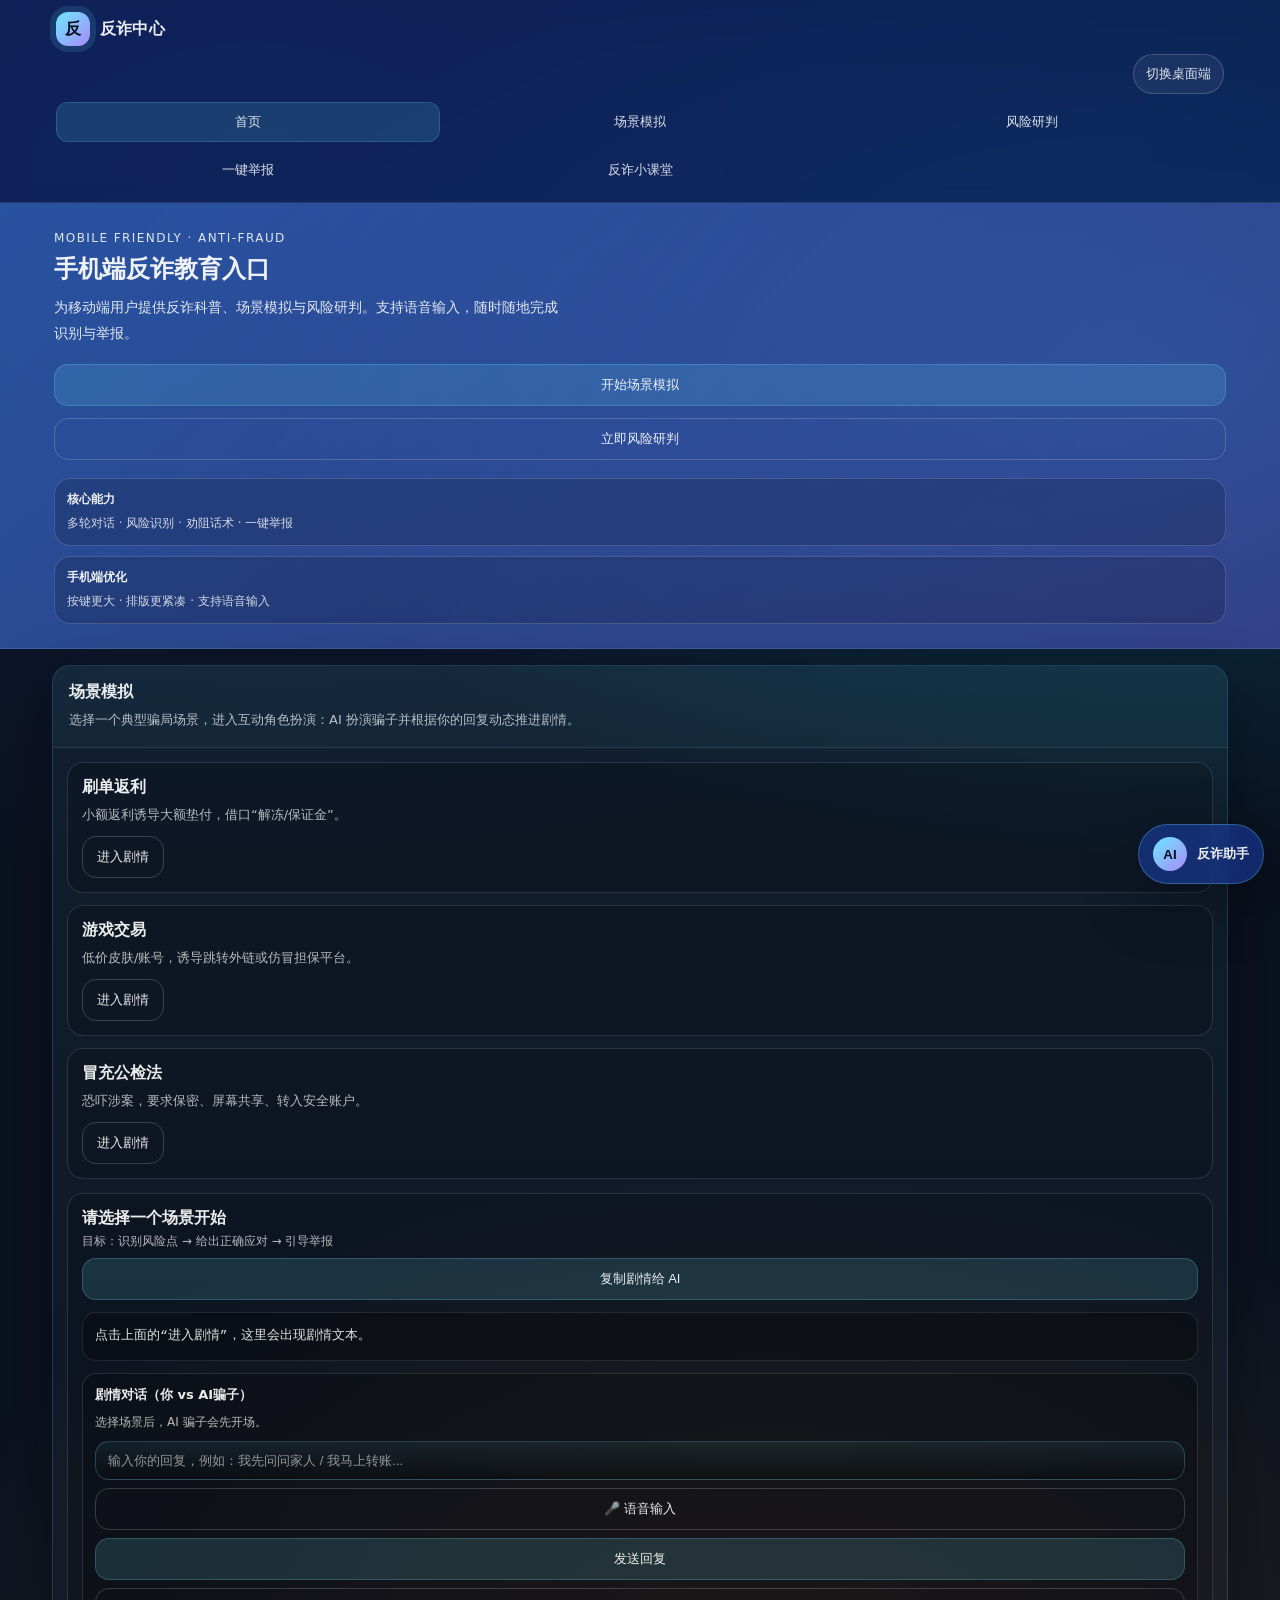
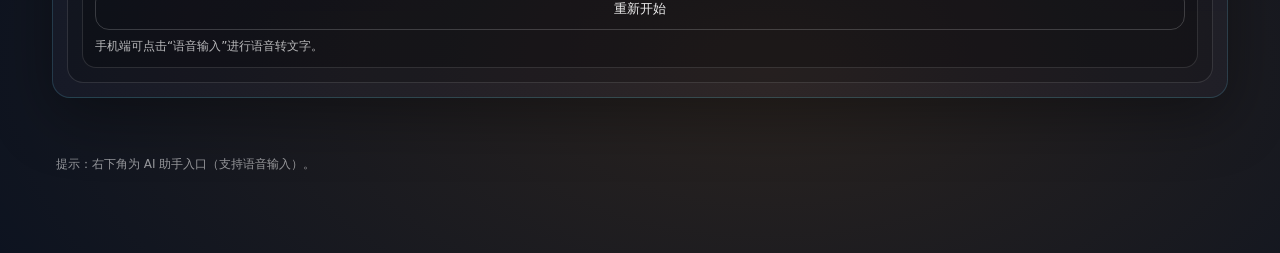
==== mobile.html @ 6c220d2d "Add mobile page with voice input" ====
<!doctype html>
<html lang="zh-CN">
  <head>
    <meta charset="UTF-8" />
    <meta name="viewport" content="width=device-width, initial-scale=1" />
    <title>反诈中心 - 移动端</title>
    <link rel="stylesheet" href="./styles.css" />
    <link rel="stylesheet" href="./mobile.css" />
  </head>

  <body class="is-mobile">
    <!-- 顶部导航 -->
    <header class="topnav">
      <div class="topnav__inner">
        <div class="brand">
          <div class="brand__logo">反</div>
          <div class="brand__name">反诈中心</div>
        </div>

        <div class="topnav__right">
          <a class="linkbtn" href="./index.html">切换桌面端</a>
        </div>

        <nav class="menu" aria-label="主导航">
          <button class="menu__item is-active" data-tab="home" type="button">首页</button>
          <button class="menu__item" data-tab="scene" type="button">场景模拟</button>
          <button class="menu__item" data-tab="judge" type="button">风险研判</button>
          <button class="menu__item" data-tab="report" type="button">一键举报</button>
          <button class="menu__item" data-tab="kb" type="button">反诈小课堂</button>
        </nav>
      </div>
    </header>

    <!-- 首页 Banner -->
    <section class="hero" id="tab-home">
      <div class="hero__inner">
        <div class="hero__left">
          <div class="hero__kicker">Mobile Friendly · Anti-fraud</div>
          <h1 class="hero__title">手机端反诈教育入口</h1>
          <p class="hero__desc">
            为移动端用户提供反诈科普、场景模拟与风险研判。支持语音输入，随时随地完成识别与举报。
          </p>

          <div class="hero__actions">
            <button class="btn btn--primary" data-tab="scene" type="button">开始场景模拟</button>
            <button class="btn btn--ghost" data-tab="judge" type="button">立即风险研判</button>
          </div>

          <div class="hero__tips">
            <div class="tipcard">
              <div class="tipcard__t">核心能力</div>
              <div class="tipcard__p">多轮对话 · 风险识别 · 劝阻话术 · 一键举报</div>
            </div>
            <div class="tipcard">
              <div class="tipcard__t">手机端优化</div>
              <div class="tipcard__p">按键更大 · 排版更紧凑 · 支持语音输入</div>
            </div>
          </div>
        </div>

        <div class="hero__right" aria-hidden="true">
          <div class="illus">
            <div class="illus__ring"></div>
            <div class="illus__panel illus__panel--a"></div>
            <div class="illus__panel illus__panel--b"></div>
            <div class="illus__panel illus__panel--c"></div>
            <div class="illus__dot illus__dot--1"></div>
            <div class="illus__dot illus__dot--2"></div>
            <div class="illus__dot illus__dot--3"></div>
          </div>
        </div>
      </div>
    </section>

    <!-- 业务功能区（tab内容） -->
    <section class="workbench">
      <div class="workbench__inner">
        <!-- 场景模拟 -->
        <section class="panel is-show" id="tab-scene">
          <div class="panel__head">
            <h2>场景模拟</h2>
            <p>选择一个典型骗局场景，进入互动角色扮演：AI 扮演骗子并根据你的回复动态推进剧情。</p>
          </div>

          <div class="cards">
            <article class="card scenario" data-scenario="刷单返利">
              <div class="card__title">刷单返利</div>
              <div class="card__desc">小额返利诱导大额垫付，借口“解冻/保证金”。</div>
              <button class="btn btn--ghost" type="button">进入剧情</button>
            </article>
            <article class="card scenario" data-scenario="游戏交易">
              <div class="card__title">游戏交易</div>
              <div class="card__desc">低价皮肤/账号，诱导跳转外链或仿冒担保平台。</div>
              <button class="btn btn--ghost" type="button">进入剧情</button>
            </article>
            <article class="card scenario" data-scenario="冒充公检法">
              <div class="card__title">冒充公检法</div>
              <div class="card__desc">恐吓涉案，要求保密、屏幕共享、转入安全账户。</div>
              <button class="btn btn--ghost" type="button">进入剧情</button>
            </article>
          </div>

          <div class="card story">
            <div class="story__head">
              <div>
                <div class="story__title" id="storyTitle">请选择一个场景开始</div>
                <div class="story__meta">目标：识别风险点 → 给出正确应对 → 引导举报</div>
              </div>
              <button class="btn btn--primary" id="copyStoryBtn" type="button">复制剧情给 AI</button>
            </div>
            <pre class="story__body" id="storyBody">点击上面的“进入剧情”，这里会出现剧情文本。</pre>
            <div class="roleplay" id="roleplayPanel">
              <div class="roleplay__title">剧情对话（你 vs AI骗子）</div>
              <div class="roleplay__messages" id="roleplayMessages">
                <div class="roleplay__placeholder">选择场景后，AI 骗子会先开场。</div>
              </div>
              <div class="roleplay__input">
                <input id="roleplayInput" class="input" placeholder="输入你的回复，例如：我先问问家人 / 我马上转账..." />
                <button class="btn btn--ghost roleplay__voice-btn" id="roleplayVoiceBtn" type="button">🎤 语音输入</button>
                <button class="btn btn--primary" id="roleplaySendBtn" type="button">发送回复</button>
                <button class="btn btn--ghost" id="roleplayRestartBtn" type="button">重新开始</button>
              </div>
              <div class="roleplay__voice-tip" id="roleplayVoiceTip">手机端可点击“语音输入”进行语音转文字。</div>
            </div>
          </div>
        </section>

        <!-- 风险研判 -->
        <section class="panel" id="tab-judge">
          <div class="panel__head">
            <h2>风险研判</h2>
            <p>粘贴可疑链接/文本进行快速检测（规则引擎 Demo）。</p>
          </div>

          <div class="grid">
            <div class="card">
              <div class="form">
                <label class="label" for="urlInput">可疑链接（URL）</label>
                <input id="urlInput" class="input" placeholder="例如：http://xxbank-verify.com 或短链 https://t.cn/xxxx" />

                <label class="label" for="textInput">可疑内容（文本）</label>
                <textarea id="textInput" class="textarea" placeholder="例如：'10分钟内核验否则影响征信'、'转到安全账户'..."></textarea>

                <div class="row">
                  <button class="btn btn--primary" id="runJudgeBtn" type="button">开始研判</button>
                  <button class="btn btn--ghost" id="fillDemoBtn" type="button">填充示例</button>
                </div>
              </div>
            </div>

            <div class="card">
              <div class="card__title">研判结果</div>
              <div id="riskBadge" class="risk risk--low">LOW</div>
              <ul id="signals" class="list"></ul>

              <div class="card__title" style="margin-top: 12px">劝阻建议</div>
              <div id="advice" class="advice"></div>
              <div class="row">
                <button class="btn btn--ghost" id="copyAdviceBtn" type="button">复制话术</button>
                <button class="btn btn--ghost" id="openAiBtnFromJudge" type="button">打开 AI 助手</button>
              </div>
            </div>
          </div>
        </section>

        <!-- 一键举报 -->
        <section class="panel" id="tab-report">
          <div class="panel__head">
            <h2>一键举报</h2>
            <p>提交可疑链接/内容（Demo：本地保存，后续对接你们后端）。</p>
          </div>

          <div class="card">
            <div class="form">
              <label class="label" for="reportType">举报类型</label>
              <select id="reportType" class="input">
                <option value="phishing">钓鱼链接</option>
                <option value="impersonation">冒充机构</option>
                <option value="investment">虚假投资</option>
                <option value="task">刷单返利</option>
                <option value="loan">校园贷/网贷</option>
              </select>

              <label class="label" for="reportEvidence">证据（链接/账号/群号/内容）</label>
              <textarea id="reportEvidence" class="textarea" placeholder="尽量填写完整信息"></textarea>

              <div class="row">
                <button class="btn btn--primary" id="submitReportBtn" type="button">提交举报</button>
                <button class="btn btn--ghost" id="viewReportsBtn" type="button">查看本地记录</button>
              </div>

              <div id="reportLog" class="log is-hidden"></div>
            </div>
          </div>
        </section>

        <!-- 反诈小课堂 -->
        <section class="panel" id="tab-kb">
          <div class="panel__head">
            <h2>反诈小课堂</h2>
            <p>关键词检索（Demo：静态知识条目）。</p>
          </div>

          <div class="card">
            <input id="kbSearch" class="input" placeholder="搜索：刷单 / 公检法 / 安全账户 / 验证码..." />
            <div id="kbList" class="kb"></div>
          </div>
        </section>
      </div>
    </section>

    <footer class="footer">
      <span>提示：右下角为 AI 助手入口（支持语音输入）。</span>
    </footer>

    <!-- 右下角 AI 入口（浮动按钮） -->
    <button class="ai-fab" id="aiFab" type="button" aria-label="打开 AI 助手">
      <span class="ai-fab__icon">AI</span>
      <span class="ai-fab__text">反诈助手</span>
    </button>

    <!-- AI 侧边面板（点右下角打开） -->
    <aside
      class="ai-drawer"
      id="aiDrawer"
      aria-hidden="true"
      data-bot-placeholder="请输入您要判别的内容(支持文本、图片、视频)"
    >
      <div class="ai-drawer__head">
        <div>
          <div class="ai-drawer__title">AI 反诈助手</div>
          <div class="ai-drawer__sub">把场景、链接、文本或图片传进来，让 AI 判断风险并生成劝阻话术</div>
        </div>
        <div class="ai-drawer__actions">
          <button class="btn btn--ghost" id="copyContextBtn" type="button">复制当前内容</button>
          <button class="btn btn--ghost" id="loadWorkflowBtn" type="button">加载工作流(YML)</button>
          <div id="workflowName" class="workflow-name" style="margin-left:8px;font-size:12px;color:#666;"></div>
          <button class="btn btn--ghost" id="openConfigBtn" type="button">配置 Key</button>
          <button class="btn btn--ghost" id="closeAiBtn" type="button">关闭</button>
        </div>
      </div>

      <!-- Chat messages area -->
      <div class="chat-messages" id="chatMessages"></div>

      <!-- Dify 配置面板（隐藏，点击配置 Key 显示） -->
      <div id="difyConfigPanel" style="display:none;padding:12px;border-top:1px solid rgba(255,255,255,.06);">
        <div style="display:flex;flex-direction:column;gap:8px;">
          <label class="label">Dify Base URL</label>
          <input id="cfgBaseUrl" class="input" placeholder="https://api.dify.ai" />
          <label class="label">Dify Pro API Key (优先)</label>
          <input id="cfgProKey" class="input" placeholder="DIFY_PRO_API_KEY" />
          <div style="display:flex;gap:8px;margin-top:6px;">
            <button class="btn btn--primary" id="saveDifyConfigBtn" type="button">保存</button>
            <button class="btn btn--ghost" id="cancelDifyConfigBtn" type="button">取消</button>
          </div>
        </div>
      </div>

      <!-- Pending attachment previews (shown above input bar) -->
      <div class="chat-attachments-preview is-hidden" id="chatAttachmentsPreview"></div>

      <!-- Chat input bar -->
      <div class="chat-input-bar">
        <input
          type="file"
          id="mediaFileInput"
          class="media-upload__input"
          accept="image/jpeg,image/png,image/gif,image/webp,image/svg+xml,video/mp4,video/webm,video/ogg,video/quicktime"
          multiple
        />
        <button class="chat-attach-btn" id="chatAttachBtn" type="button" title="上传图片/视频附件" aria-label="上传图片/视频附件">📎</button>
        <button class="chat-voice-btn" id="chatVoiceBtn" type="button" title="语音输入" aria-label="语音输入">🎤</button>
        <textarea class="chat-textarea" id="chatInput" placeholder="请输入您要判别的内容…" rows="1"></textarea>
        <button class="chat-send-btn" id="chatSendBtn" type="button" aria-label="发送消息">↑</button>
      </div>
      <div class="chat-voice-tip" id="chatVoiceTip">手机端可用语音输入，将语音转成文本。</div>
    </aside>

    <div class="backdrop" id="backdrop" aria-hidden="true"></div>

    <!-- Dify API 配置：不要把真实 Key 提交到仓库（前端可见） -->
    <script>
      window.DIFY_CONFIG = {
        // baseUrl 只填域名/协议（不要带 /v1），代码里会拼接具体 API 路径
        baseUrl: localStorage.getItem("DIFY_BASE_URL") || "https://api.dify.ai",
        apiKey: localStorage.getItem("DIFY_PRO_API_KEY") || localStorage.getItem("DIFY_API_KEY") || "",
        workflow_yaml: "./反诈劝阻助手(pro版) (1).yml",
      };
    </script>

    <!-- 隐藏的工作流 YML 上传输入（通过右下 AI 抽屉的“加载工作流”按钮触发） -->
    <input id="workflowFileInput" type="file" accept=".yml,.yaml,text/yaml" style="display:none" />

    <!-- 你的项目里 JS 文件名是 ap.js（注意别写成 app.js） -->
    <script src="./ap.js"></script>
  </body>
</html>
---- styles.css ----
:root{
  --bg:#0b1220;
  --text: rgba(255,255,255,.92);
  --muted: rgba(255,255,255,.70);
  --line: rgba(255,255,255,.12);
  --panel: rgba(255,255,255,.06);
  --shadow: 0 18px 60px rgba(0,0,0,.35);
  --primary: #6ee7ff;
  --primary2:#a78bfa;
  --ok:#7cf29a;
  --warn:#ffd166;
  --danger:#ff6b6b;
}

*{ box-sizing:border-box; }
body{
  margin:0;
  color:var(--text);
  font-family: ui-sans-serif, system-ui, -apple-system, "Segoe UI", Roboto, "PingFang SC",
    "Hiragino Sans GB", "Microsoft YaHei", Arial, sans-serif;
  background:
    radial-gradient(1200px 700px at 20% 10%, #1a2a6c55, transparent),
    radial-gradient(900px 500px at 90% 20%, #00c6ff33, transparent),
    radial-gradient(900px 500px at 60% 90%, #f7971e22, transparent),
    var(--bg);
  min-height:100vh;
}

/* 顶部导航（类似你图的布局） */
.topnav{
  position: sticky;
  top: 0;
  z-index: 20;
  border-bottom: 1px solid rgba(255,255,255,.10);
  background: rgba(15, 45, 120, 0.55);
  backdrop-filter: blur(10px);
}
.topnav__inner{
  max-width: 1200px;
  margin: 0 auto;
  padding: 12px 16px;
  display:flex;
  align-items:center;
  justify-content:space-between;
  gap: 16px;
}
.brand{ display:flex; align-items:center; gap:10px; }
.brand__logo{
  width: 34px; height: 34px; border-radius: 12px;
  background: linear-gradient(135deg, var(--primary), var(--primary2));
  color:#07101c;
  display:flex; align-items:center; justify-content:center;
  font-weight:900;
  box-shadow: 0 0 0 6px rgba(110,231,255,.12);
}
.brand__name{ font-weight: 900; letter-spacing:.2px; }

.menu{
  display:flex;
  gap: 10px;
  align-items:center;
  flex-wrap:wrap;
}
.menu__item{
  border: 1px solid transparent;
  background: transparent;
  color: rgba(255,255,255,.86);
  padding: 10px 12px;
  border-radius: 12px;
  cursor:pointer;
  font-size: 13px;
}
.menu__item:hover{ background: rgba(255,255,255,.08); }
.menu__item.is-active{
  background: rgba(110,231,255,.14);
  border-color: rgba(110,231,255,.18);
}

.linkbtn{
  border: 1px solid rgba(255,255,255,.18);
  background: rgba(255,255,255,.06);
  color: rgba(255,255,255,.88);
  padding: 10px 12px;
  border-radius: 999px;
  cursor:pointer;
  font-size: 13px;
  text-decoration: none;
  display: inline-flex;
  align-items: center;
  justify-content: center;
}
.linkbtn:hover{ background: rgba(255,255,255,.10); }

/* Hero */
.hero{
  background: linear-gradient(135deg, rgba(59,130,246,.55), rgba(99,102,241,.45));
  border-bottom: 1px solid rgba(255,255,255,.10);
}
.hero__inner{
  max-width: 1200px;
  margin: 0 auto;
  padding: 56px 16px 42px 16px;
  display:grid;
  grid-template-columns: 1.1fr .9fr;
  gap: 26px;
  align-items:center;
}
@media (max-width: 980px){
  .hero__inner{ grid-template-columns: 1fr; }
}
.hero__kicker{
  letter-spacing: .12em;
  text-transform: uppercase;
  font-size: 12px;
  color: rgba(255,255,255,.85);
}
.hero__title{
  margin: 10px 0 0 0;
  font-size: 34px;
  line-height: 1.18;
  font-weight: 900;
}
.hero__desc{
  margin: 12px 0 0 0;
  max-width: 58ch;
  color: rgba(255,255,255,.88);
  line-height: 1.8;
  font-size: 14px;
}
.hero__actions{ margin-top: 18px; display:flex; gap:12px; flex-wrap:wrap; }
.hero__tips{ margin-top: 18px; display:grid; grid-template-columns: 1fr 1fr; gap: 10px; }
@media (max-width: 520px){ .hero__tips{ grid-template-columns: 1fr; } }

.tipcard{
  border: 1px solid rgba(255,255,255,.16);
  background: rgba(0,0,0,.16);
  border-radius: 16px;
  padding: 12px;
}
.tipcard__t{ font-weight: 900; font-size: 12px; }
.tipcard__p{ margin-top: 6px; color: rgba(255,255,255,.80); font-size: 12px; line-height: 1.6; }

/* 右侧插画（纯 CSS 装饰） */
.illus{
  position: relative;
  height: 320px;
  border-radius: 26px;
  border: 1px solid rgba(255,255,255,.16);
  background: rgba(0,0,0,.16);
  overflow:hidden;
}
.illus__ring{
  position:absolute;
  width: 220px; height: 220px;
  border-radius: 999px;
  left: 50%; top: 50%;
  transform: translate(-40%, -52%);
  background: radial-gradient(circle at 30% 30%, rgba(110,231,255,.9), rgba(167,139,250,.2) 55%, transparent 70%);
  filter: blur(.2px);
}
.illus__panel{
  position:absolute;
  border-radius: 18px;
  border: 1px solid rgba(255,255,255,.14);
  background: rgba(255,255,255,.06);
  backdrop-filter: blur(6px);
}
.illus__panel--a{ width: 160px; height: 80px; left: 22px; top: 46px; }
.illus__panel--b{ width: 190px; height: 96px; left: 56px; bottom: 38px; }
.illus__panel--c{ width: 120px; height: 64px; right: 22px; top: 140px; }
.illus__dot{
  position:absolute; width:10px; height:10px; border-radius:999px;
  background: rgba(255,255,255,.85);
  box-shadow: 0 0 0 6px rgba(255,255,255,.12);
}
.illus__dot--1{ left: 28px; top: 20px; }
.illus__dot--2{ right: 30px; top: 34px; }
.illus__dot--3{ right: 80px; bottom: 26px; }

.btn{
  border: 1px solid rgba(255,255,255,.18);
  background: rgba(255,255,255,.08);
  color: rgba(255,255,255,.92);
  padding: 11px 14px;
  border-radius: 14px;
  cursor:pointer;
  font-size: 13px;
}
.btn:hover{ background: rgba(255,255,255,.12); }
.btn--primary{
  border-color: rgba(110,231,255,.22);
  background: rgba(110,231,255,.14);
}
.btn--ghost{ background: transparent; }

/* Stats */
.stats{ background: rgba(255,255,255,.03); }
.stats__inner{ max-width: 1200px; margin: 0 auto; padding: 40px 16px 36px; }
.stats__head{ text-align:center; position:relative; }
.stats__watermark{
  position:absolute; left: 50%; top: -6px; transform: translateX(-50%);
  font-size: 60px; font-weight: 900; letter-spacing:.12em;
  color: rgba(255,255,255,.05);
  user-select:none;
  pointer-events:none;
}
.stats__title{ margin: 0; font-size: 20px; font-weight: 900; }
.stats__line{ width: 46px; height: 3px; border-radius: 999px; background: rgba(110,231,255,.9); margin: 14px auto 0; }

.statgrid{
  margin-top: 22px;
  display:grid;
  grid-template-columns: repeat(3, minmax(0, 1fr));
  gap: 12px;
}
@media (max-width: 980px){
  .statgrid{ grid-template-columns: 1fr; }
}
.statcard{
  border: 1px solid rgba(255,255,255,.12);
  background: rgba(0,0,0,.18);
  border-radius: 18px;
  padding: 16px;
  box-shadow: var(--shadow);
}
.statcard__k{ color: rgba(255,255,255,.78); font-size: 13px; }
.statcard__v{ margin-top: 10px; font-size: 40px; font-weight: 900; letter-spacing:.5px; }
.unit{ font-size: 14px; font-weight: 800; margin-left: 6px; color: rgba(255,255,255,.8); }
.statcard__s{ margin-top: 8px; color: rgba(255,255,255,.62); font-size: 12px; line-height: 1.6; }

/* Workbench panels */
.workbench__inner{ max-width: 1200px; margin: 0 auto; padding: 26px 16px 40px; }
.panel{
  display:none;
  border: 1px solid rgba(110,231,255,.16);
  background: linear-gradient(180deg, rgba(110,231,255,.06), rgba(167,139,250,.035));
  border-radius: 18px;
  box-shadow: var(--shadow);
  overflow:hidden;
}
.panel.is-show{ display:block; }
.panel__head{
  padding: 16px;
  border-bottom: 1px solid rgba(255,255,255,.10);
  background: rgba(110,231,255,.04);
}
.panel__head h2{ margin:0 0 6px 0; font-size: 16px; }
.panel__head p{ margin:0; color: var(--muted); font-size: 13px; line-height: 1.7; }


.cards{
  padding: 14px;
  display:grid;
  grid-template-columns: repeat(3, minmax(0, 1fr));
  gap: 12px;
}
@media (max-width: 980px){ .cards{ grid-template-columns: 1fr; } }

.card{
  border: 1px solid rgba(255,255,255,.12);
  background: rgba(0,0,0,.18);
  border-radius: 16px;
  padding: 14px;
}
.card__title{ font-weight: 900; margin-bottom: 6px; }
.card__desc{ color: var(--muted); font-size: 13px; line-height: 1.7; margin-bottom: 10px; }

.story{ margin: 0 14px 14px; }
.story__head{ display:flex; gap:10px; align-items:flex-start; justify-content:space-between; }
.story__title{ font-weight: 900; }
.story__meta{ margin-top: 4px; color: var(--muted); font-size: 12px; }
.story__body{
  margin: 12px 0 0 0;
  padding: 12px;
  background: rgba(0,0,0,.28);
  border: 1px solid rgba(255,255,255,.10);
  border-radius: 14px;
  white-space: pre-wrap;
  line-height: 1.7;
  font-size: 13px;
  color: rgba(255,255,255,.88);
}
.roleplay{
  margin-top: 12px;
  padding: 12px;
  border-radius: 14px;
  border: 1px solid rgba(255,255,255,.12);
  background: rgba(0,0,0,.22);
}
.roleplay__title{
  font-size: 13px;
  font-weight: 900;
  margin-bottom: 10px;
}
.roleplay__messages{
  max-height: 260px;
  overflow: auto;
  display: flex;
  flex-direction: column;
  gap: 8px;
  padding-right: 2px;
}
.roleplay__placeholder{
  color: var(--muted);
  font-size: 12px;
}
.roleplay__line{
  font-size: 13px;
  line-height: 1.7;
  padding: 8px 10px;
  border-radius: 10px;
  border: 1px solid rgba(255,255,255,.10);
}
.roleplay__line--ai{
  background: rgba(255,107,107,.10);
  border-color: rgba(255,107,107,.20);
}
.roleplay__line--user{
  background: rgba(110,231,255,.10);
  border-color: rgba(110,231,255,.20);
}
.roleplay__line--police{
  background: rgba(124,242,154,.10);
  border-color: rgba(124,242,154,.20);
}
.roleplay__input{
  margin-top: 10px;
  display: grid;
  grid-template-columns: minmax(0,1fr) auto auto auto;
  gap: 8px;
  align-items: center;
}
.roleplay__voice-btn{
  white-space: nowrap;
}
.roleplay__voice-btn.is-listening{
  border-color: rgba(255,107,107,.35);
  background: rgba(255,107,107,.16);
  color: rgba(255,255,255,.96);
}
.roleplay__voice-tip{
  margin-top: 8px;
  font-size: 12px;
  color: var(--muted);
}
@media (max-width: 980px){
  .roleplay__input{ grid-template-columns: 1fr; }
}

.grid{
  padding: 14px;
  display:grid;
  grid-template-columns: 1fr 1fr;
  gap: 12px;
}
@media (max-width: 980px){ .grid{ grid-template-columns: 1fr; } }

.form{ display:flex; flex-direction:column; gap: 10px; }
.label{ font-size: 12px; color: var(--muted); }
.input, .textarea, select{
  width:100%;
  padding: 11px 12px;
  border-radius: 14px;
  border: 1px solid rgba(110,231,255,.24);
  background: linear-gradient(180deg, rgba(110,231,255,.08), rgba(0,0,0,.22));
  color: rgba(255,255,255,.92);
  outline:none;
}
.input::placeholder, .textarea::placeholder{ color: rgba(255,255,255,.55); }
.textarea{ min-height: 120px; resize: vertical; }
.input:focus, .textarea:focus, select:focus{
  border-color: rgba(110,231,255,.78);
  box-shadow: 0 0 0 4px rgba(110,231,255,.18);
}
.row{ display:flex; gap:10px; flex-wrap:wrap; }

.risk{
  display:inline-flex;
  align-items:center;
  justify-content:center;
  width: 88px;
  padding: 8px 10px;
  border-radius: 999px;
  font-weight: 900;
  margin: 10px 0;
  border: 1px solid rgba(255,255,255,.14);
}
.risk--low{ background: rgba(124,242,154,.10); border-color: rgba(124,242,154,.18); color: var(--ok); }
.risk--mid{ background: rgba(255,209,102,.12); border-color: rgba(255,209,102,.22); color: var(--warn); }
.risk--high{ background: rgba(255,107,107,.12); border-color: rgba(255,107,107,.22); color: var(--danger); }

.list{ margin:0; padding-left: 18px; color: rgba(255,255,255,.86); line-height: 1.8; font-size: 13px; }
.advice{
  margin-top: 8px;
  padding: 12px;
  border-radius: 14px;
  border: 1px dashed rgba(255,255,255,.18);
  background: rgba(255,255,255,.03);
  color: rgba(255,255,255,.88);
  line-height: 1.8;
  font-size: 13px;
}

.log{
  margin-top: 10px;
  padding: 12px;
  border-radius: 14px;
  border: 1px solid rgba(255,255,255,.12);
  background: rgba(0,0,0,.25);
  font-size: 12px;
  color: rgba(255,255,255,.84);
  white-space: pre-wrap;
}
.is-hidden{ display:none; }

.kb{ margin-top: 12px; display:flex; flex-direction:column; gap: 10px; }
.kb__item{
  padding: 12px;
  border-radius: 14px;
  border: 1px solid rgba(255,255,255,.12);
  background: rgba(0,0,0,.20);
}
.kb__q{ font-weight: 900; margin-bottom: 6px; }
.kb__a{ color: rgba(255,255,255,.84); line-height: 1.8; font-size: 13px; }

.footer{
  max-width: 1200px;
  margin: 10px auto 80px;
  padding: 0 16px;
  color: rgba(255,255,255,.55);
  font-size: 12px;
}

/* 右下角 AI 浮动按钮 */
.ai-fab{
  position: fixed;
  right: 18px;
  bottom: 18px;
  z-index: 50;
  display:flex;
  align-items:center;
  gap: 10px;
  padding: 12px 14px;
  border-radius: 999px;
  border: 1px solid rgba(110,231,255,.28);
  background: rgba(35, 90, 255, 0.35);
  backdrop-filter: blur(10px);
  box-shadow: 0 18px 60px rgba(0,0,0,.35);
  color: rgba(255,255,255,.92);
  cursor:pointer;
}
.ai-fab:hover{ background: rgba(35, 90, 255, 0.48); }
.ai-fab__icon{
  width: 34px; height: 34px;
  border-radius: 999px;
  background: linear-gradient(135deg, var(--primary), var(--primary2));
  color:#07101c;
  display:flex; align-items:center; justify-content:center;
  font-weight: 900;
}
.ai-fab__text{ font-weight: 900; font-size: 13px; }

/* 右侧 AI 抽屉 */
.ai-drawer{
  position: fixed;
  top: 0;
  right: 0;
  height: 100vh;
  width: min(420px, 92vw);
  z-index: 60;
  transform: translateX(105%);
  transition: transform .22s ease;
  border-left: 1px solid rgba(255,255,255,.12);
  background: rgba(10, 16, 35, 0.88);
  backdrop-filter: blur(14px);
  display:flex;
  flex-direction:column;
}
.ai-drawer.is-open{ transform: translateX(0); }

.ai-drawer__head{
  padding: 14px;
  border-bottom: 1px solid rgba(255,255,255,.10);
  display:flex;
  gap: 10px;
  justify-content:space-between;
  align-items:flex-start;
}
.ai-drawer__title{ font-weight: 900; }
.ai-drawer__sub{ margin-top: 4px; color: var(--muted); font-size: 12px; line-height: 1.6; }
.ai-drawer__actions{ display:flex; gap: 8px; flex-wrap:wrap; justify-content:flex-end; }

.ai-drawer__body{
  padding: 14px;
  overflow:auto;
  flex: 1;
}
.ai-note{
  padding: 12px;
  border-radius: 14px;
  border: 1px solid rgba(110,231,255,.18);
  background: rgba(110,231,255,.06);
  color: rgba(255,255,255,.86);
  font-size: 12px;
  line-height: 1.7;
}
.mono{ font-family: ui-monospace, SFMono-Regular, Menlo, Monaco, Consolas, monospace; }

.ai-embed{ margin-top: 12px; }
.ai-embed__title{ font-weight: 900; font-size: 13px; margin-bottom: 8px; }
.ai-embed__placeholder{
  border: 1px dashed rgba(255,255,255,.18);
  background: rgba(255,255,255,.03);
  border-radius: 14px;
  padding: 12px;
  color: rgba(255,255,255,.78);
  font-size: 12px;
  line-height: 1.7;
}
.ai-iframe{
  width: 100%;
  height: calc(100vh - 220px);
  border: 1px solid rgba(255,255,255,.12);
  border-radius: 14px;
  background: rgba(255,255,255,.03);
}

/* 背景遮罩 */
.backdrop{
  position: fixed;
  inset: 0;
  z-index: 55;
  background: rgba(0,0,0,.45);
  opacity: 0;
  pointer-events: none;
  transition: opacity .22s ease;
}
.backdrop.is-show{
  opacity: 1;
  pointer-events: auto;
}
/* -------- Media Upload & Fraud Detection -------- */
.media-upload-section {
  margin-top: 12px;
  border: 1px solid rgba(110,231,255,.18);
  border-radius: 14px;
  padding: 12px;
  background: rgba(110,231,255,.04);
}

.media-upload__title {
  font-weight: 900;
  font-size: 13px;
  margin-bottom: 10px;
}

.media-upload__area {
  display: flex;
  flex-direction: column;
  align-items: center;
  gap: 6px;
  border: 2px dashed rgba(110,231,255,.30);
  border-radius: 12px;
  padding: 20px 12px;
  text-align: center;
  cursor: pointer;
  transition: border-color .2s, background .2s;
}

.media-upload__area:hover,
.media-upload__area.is-dragover {
  border-color: rgba(110,231,255,.70);
  background: rgba(110,231,255,.08);
}

.media-upload__icon {
  font-size: 26px;
}

.media-upload__text {
  font-size: 13px;
  color: rgba(255,255,255,.88);
}

.media-upload__hint {
  font-size: 11px;
  color: rgba(255,255,255,.50);
}

/* visually hidden but still functional */
.media-upload__input {
  position: absolute;
  width: 1px;
  height: 1px;
  opacity: 0;
  overflow: hidden;
  clip: rect(0 0 0 0);
}

/* Results section */
.media-result-section {
  margin-top: 12px;
}

.media-preview-container {
  display: flex;
  flex-direction: column;
  gap: 10px;
  margin-bottom: 12px;
}

.media-preview-item {
  border: 1px solid rgba(255,255,255,.12);
  border-radius: 12px;
  overflow: hidden;
  background: rgba(0,0,0,.22);
}

.media-preview__img {
  width: 100%;
  max-height: 200px;
  object-fit: contain;
  display: block;
  background: rgba(0,0,0,.28);
}

.media-preview__video {
  width: 100%;
  max-height: 200px;
  display: block;
  background: rgba(0,0,0,.28);
}

.media-preview__info {
  display: flex;
  justify-content: space-between;
  padding: 5px 10px;
  font-size: 11px;
  color: rgba(255,255,255,.60);
  gap: 8px;
}

.media-preview__info span:first-child {
  overflow: hidden;
  text-overflow: ellipsis;
  white-space: nowrap;
}

.media-result {
  padding: 12px;
  border-radius: 12px;
  border: 1px solid rgba(255,255,255,.12);
  background: rgba(0,0,0,.18);
}

.media-result__risk {
  margin-bottom: 8px;
}

/* -------- Chat Interface -------- */
.chat-messages {
  flex: 1;
  overflow-y: auto;
  padding: 14px;
  display: flex;
  flex-direction: column;
  gap: 10px;
  scrollbar-width: thin;
  scrollbar-color: rgba(255,255,255,.15) transparent;
}

.chat-msg {
  display: flex;
  gap: 8px;
  max-width: 88%;
}
.chat-msg--ai  { align-self: flex-start; }
.chat-msg--user { align-self: flex-end; flex-direction: row-reverse; }

.chat-msg__avatar {
  width: 28px; height: 28px;
  border-radius: 999px;
  background: linear-gradient(135deg, var(--primary), var(--primary2));
  color: #07101c;
  display: flex; align-items: center; justify-content: center;
  font-weight: 900; font-size: 10px;
  flex-shrink: 0; align-self: flex-end;
}
.chat-msg--user .chat-msg__avatar {
  background: rgba(255,255,255,.18);
  color: rgba(255,255,255,.92);
}

.chat-msg__bubble {
  padding: 10px 13px;
  border-radius: 18px;
  font-size: 13px; line-height: 1.7;
  word-break: break-word;
}
.chat-msg--ai  .chat-msg__bubble {
  background: rgba(255,255,255,.07);
  border: 1px solid rgba(255,255,255,.12);
  border-bottom-left-radius: 4px;
}
.chat-msg--user .chat-msg__bubble {
  background: rgba(110,231,255,.18);
  border: 1px solid rgba(110,231,255,.26);
  border-bottom-right-radius: 4px;
  color: rgba(255,255,255,.95);
}

.chat-hint { color: rgba(255,255,255,.58); font-size: 12px; }
.chat-section-title { font-weight: 900; font-size: 12px; color: rgba(255,255,255,.68); margin: 6px 0 4px; }
.chat-advice-text { color: rgba(255,255,255,.84); font-size: 12px; line-height: 1.7; }

/* Thinking animation */
.chat-thinking-dots { display: inline-flex; gap: 3px; align-items: center; }
.chat-thinking-dots span {
  font-size: 20px; line-height: 1;
  animation: chatDotBounce 1.2s ease-in-out infinite;
  color: rgba(255,255,255,.55);
}
.chat-thinking-dots span:nth-child(2) { animation-delay: .2s; }
.chat-thinking-dots span:nth-child(3) { animation-delay: .4s; }
@keyframes chatDotBounce {
  0%, 80%, 100% { transform: translateY(0); opacity: .5; }
  40%            { transform: translateY(-5px); opacity: 1; }
}

/* Pending attachment chips */
.chat-attachments-preview {
  padding: 8px 14px 0;
  display: flex; flex-wrap: wrap; gap: 8px;
}
.chat-attach-chip {
  display: inline-flex; align-items: center; gap: 5px;
  padding: 4px 10px 4px 8px;
  border-radius: 999px;
  border: 1px solid rgba(110,231,255,.28);
  background: rgba(110,231,255,.08);
  font-size: 12px; max-width: 180px;
}
.chat-attach-chip > span {
  overflow: hidden; text-overflow: ellipsis; white-space: nowrap;
}
.chat-attach-chip__remove {
  flex-shrink: 0; background: none; border: none;
  color: rgba(255,255,255,.55); cursor: pointer;
  padding: 0; font-size: 12px; line-height: 1; margin-left: 2px;
}
.chat-attach-chip__remove:hover { color: rgba(255,255,255,.92); }

/* Input bar */
.chat-input-bar {
  display: flex; align-items: flex-end; gap: 8px;
  padding: 10px 14px;
  border-top: 1px solid rgba(255,255,255,.10);
  flex-shrink: 0;
}
.chat-attach-btn {
  flex-shrink: 0; width: 36px; height: 36px;
  border-radius: 999px;
  border: 1px solid rgba(255,255,255,.16);
  background: transparent; color: rgba(255,255,255,.65);
  cursor: pointer; display: flex; align-items: center; justify-content: center;
  font-size: 18px; transition: background .15s, color .15s;
}
.chat-attach-btn:hover { background: rgba(255,255,255,.08); color: rgba(255,255,255,.92); }

.chat-voice-btn {
  flex-shrink: 0;
  width: 36px;
  height: 36px;
  border-radius: 999px;
  border: 1px solid rgba(110,231,255,.26);
  background: rgba(110,231,255,.10);
  color: rgba(255,255,255,.88);
  cursor: pointer;
  display: flex;
  align-items: center;
  justify-content: center;
  font-size: 18px;
  transition: background .15s, color .15s, border-color .15s;
}
.chat-voice-btn:hover { background: rgba(110,231,255,.18); color: rgba(255,255,255,.96); }
.chat-voice-btn.is-listening{
  border-color: rgba(255,107,107,.35);
  background: rgba(255,107,107,.16);
  color: rgba(255,255,255,.96);
}

.chat-voice-tip{
  margin: 8px 0 0;
  font-size: 12px;
  color: var(--muted);
}

.chat-textarea {
  flex: 1;
  padding: 8px 12px;
  border-radius: 14px;
  border: 1px solid rgba(110,231,255,.22);
  background: rgba(110,231,255,.06);
  color: rgba(255,255,255,.92);
  outline: none; resize: none;
  font-size: 13px; line-height: 1.6;
  min-height: 36px; max-height: 140px;
  overflow-y: auto; font-family: inherit;
}
.chat-textarea::placeholder { color: rgba(255,255,255,.42); }
.chat-textarea:focus {
  border-color: rgba(110,231,255,.65);
  box-shadow: 0 0 0 3px rgba(110,231,255,.12);
}

.chat-send-btn {
  flex-shrink: 0; width: 36px; height: 36px;
  border-radius: 999px;
  border: 1px solid rgba(110,231,255,.26);
  background: rgba(110,231,255,.16);
  color: rgba(255,255,255,.92);
  cursor: pointer; display: flex; align-items: center; justify-content: center;
  font-size: 18px; font-weight: 900;
  transition: background .15s;
}
.chat-send-btn:hover { background: rgba(110,231,255,.30); }

/* Media thumbnails inside chat bubbles */
.chat-media-thumb { display: flex; flex-wrap: wrap; gap: 6px; margin-top: 6px; }
.chat-media-thumb__img {
  width: 80px; height: 60px; object-fit: cover;
  border-radius: 8px; border: 1px solid rgba(255,255,255,.14); display: block;
}
.chat-media-thumb__video {
  max-width: 160px; max-height: 100px;
  border-radius: 8px; border: 1px solid rgba(255,255,255,.14); display: block;
}
.chat-media-thumb__file {
  display: inline-flex; align-items: center; gap: 4px;
  padding: 4px 8px; border-radius: 8px;
  border: 1px solid rgba(255,255,255,.14);
  background: rgba(255,255,255,.06);
  font-size: 12px; color: rgba(255,255,255,.80);
}

@media (max-width: 768px){
  .topnav__inner{
    flex-wrap: wrap;
    align-items: flex-start;
    gap: 10px;
  }
  .topnav__right{
    display: none;
  }
  .menu{
    width: 100%;
    order: 3;
    overflow-x: auto;
    flex-wrap: nowrap;
    gap: 8px;
    padding-bottom: 2px;
  }
  .menu__item{
    flex-shrink: 0;
    border-radius: 999px;
    padding: 8px 12px;
  }
  .hero__inner{
    padding: 30px 14px 24px;
    gap: 16px;
  }
  .hero__title{
    font-size: 26px;
  }
  .workbench__inner{
    padding: 16px 12px 32px;
  }
  .story{
    margin: 0 0 12px;
  }
  .story__head{
    flex-direction: column;
    align-items: stretch;
  }
  .story__head .btn{
    width: 100%;
  }
  .roleplay{
    padding: 10px;
  }
  .roleplay__messages{
    max-height: 210px;
  }
  .roleplay__input{
    grid-template-columns: 1fr;
  }
  .roleplay__input .btn{
    width: 100%;
  }
  .ai-drawer{
    width: 100vw;
    border-left: none;
  }
}
---- mobile.css ----
body.is-mobile .topnav__inner {
  flex-direction: column;
  align-items: stretch;
  gap: 8px;
}

body.is-mobile .topnav__right {
  display: flex;
  justify-content: flex-end;
}

body.is-mobile .menu {
  width: 100%;
  display: grid;
  grid-template-columns: repeat(3, minmax(0, 1fr));
  gap: 8px;
}

body.is-mobile .menu__item {
  width: 100%;
  text-align: center;
}

body.is-mobile .hero__inner {
  grid-template-columns: 1fr;
  padding: 28px 14px 24px;
  gap: 16px;
}

body.is-mobile .hero__right {
  display: none;
}

body.is-mobile .hero__title {
  font-size: 24px;
}

body.is-mobile .hero__actions {
  flex-direction: column;
}

body.is-mobile .hero__actions .btn {
  width: 100%;
}

body.is-mobile .hero__tips {
  grid-template-columns: 1fr;
}

body.is-mobile .workbench__inner {
  padding: 16px 12px 48px;
}

body.is-mobile .cards {
  grid-template-columns: 1fr;
}

body.is-mobile .story__head {
  flex-direction: column;
  align-items: stretch;
  gap: 8px;
}

body.is-mobile .roleplay__input {
  grid-template-columns: 1fr;
}

body.is-mobile .roleplay__input .btn {
  width: 100%;
}

body.is-mobile .ai-fab {
  right: 16px;
  bottom: 16px;
}

body.is-mobile .ai-drawer {
  width: 100vw;
  border-left: none;
}

body.is-mobile .chat-input-bar {
  gap: 6px;
}

body.is-mobile .chat-textarea {
  font-size: 14px;
}

body.is-mobile .chat-voice-tip {
  margin: 6px 0 0;
  font-size: 12px;
}
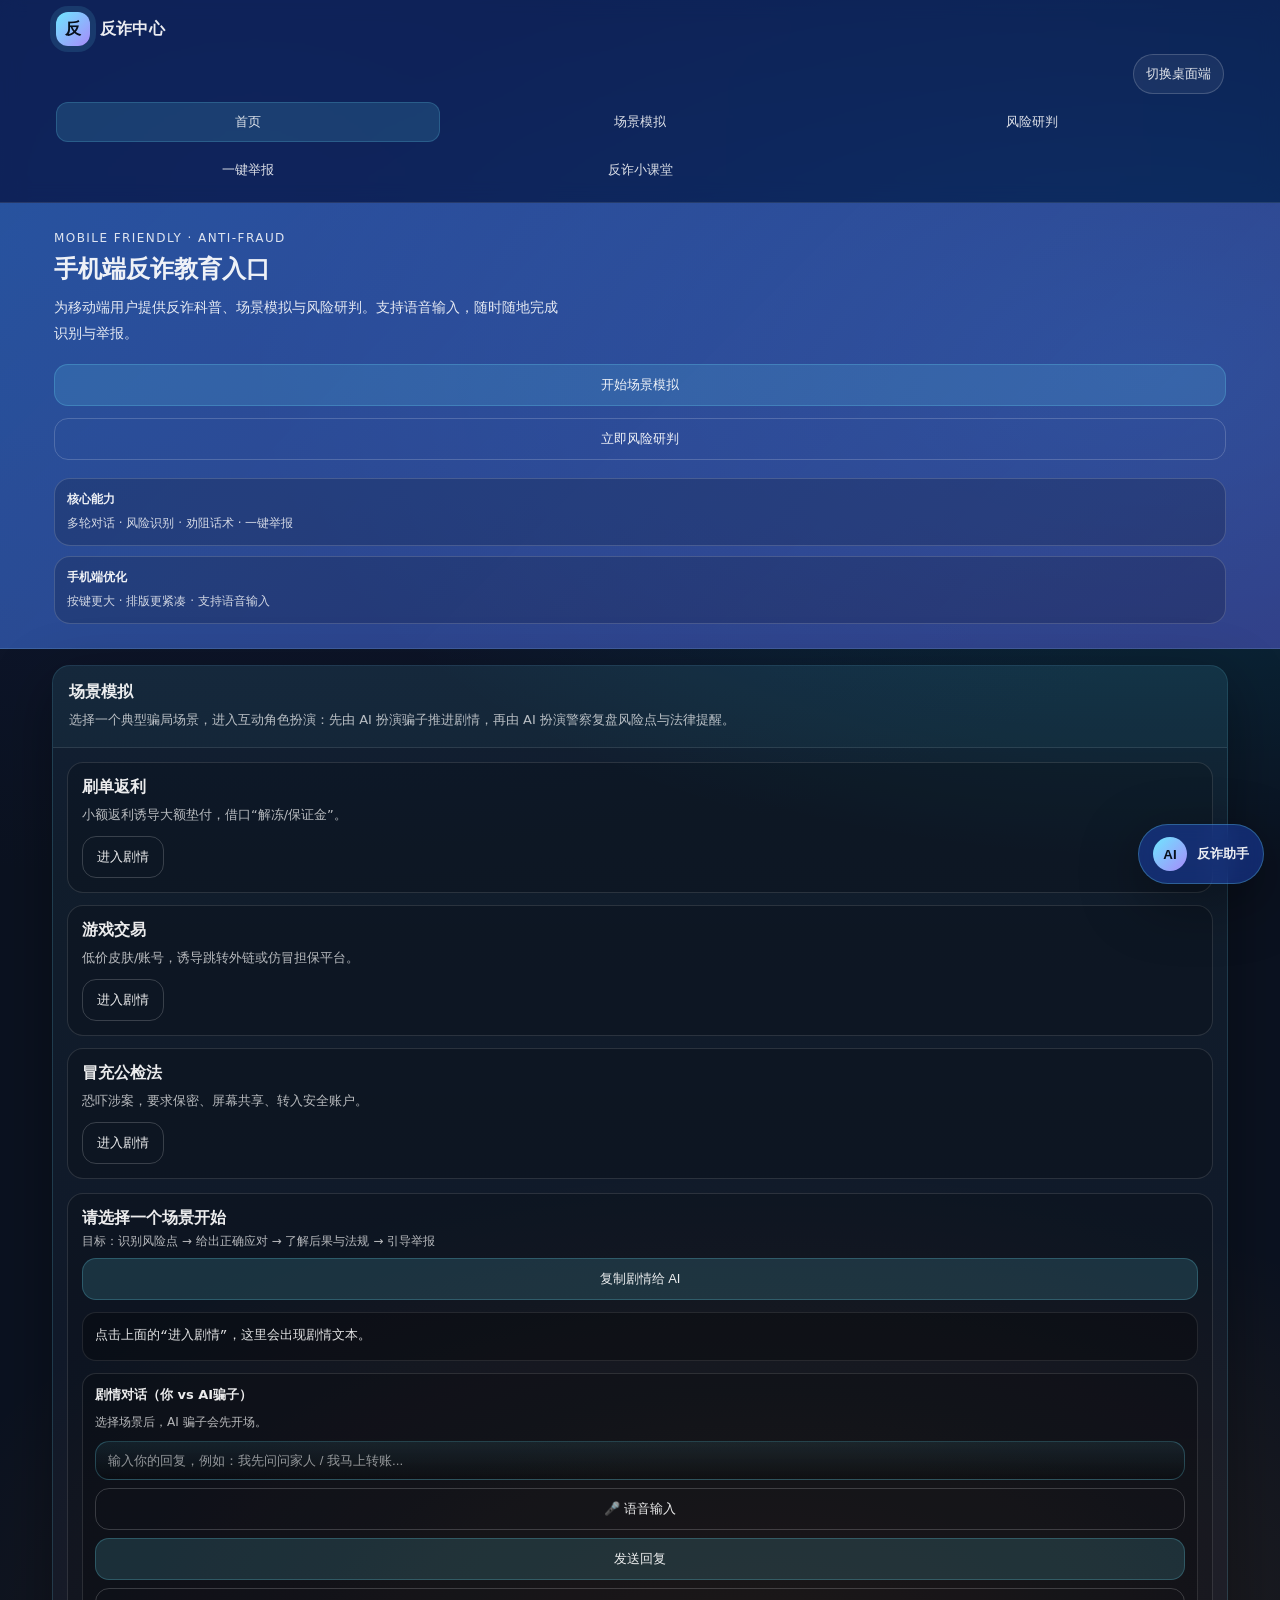
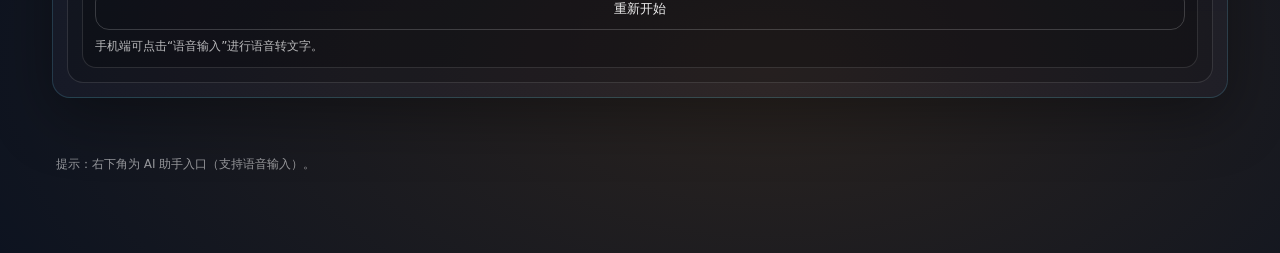
==== commit c17a5e69: "feat: add dual-entry links and improve roleplay police guidance" ====
--- a/mobile.html
+++ b/mobile.html
@@ -79,7 +79,7 @@
         <section class="panel is-show" id="tab-scene">
           <div class="panel__head">
             <h2>场景模拟</h2>
-            <p>选择一个典型骗局场景，进入互动角色扮演：AI 扮演骗子并根据你的回复动态推进剧情。</p>
+            <p>选择一个典型骗局场景，进入互动角色扮演：先由 AI 扮演骗子推进剧情，再由 AI 扮演警察复盘风险点与法律提醒。</p>
           </div>
 
           <div class="cards">
@@ -104,7 +104,7 @@
             <div class="story__head">
               <div>
                 <div class="story__title" id="storyTitle">请选择一个场景开始</div>
-                <div class="story__meta">目标：识别风险点 → 给出正确应对 → 引导举报</div>
+                <div class="story__meta">目标：识别风险点 → 给出正确应对 → 了解后果与法规 → 引导举报</div>
               </div>
               <button class="btn btn--primary" id="copyStoryBtn" type="button">复制剧情给 AI</button>
             </div>
